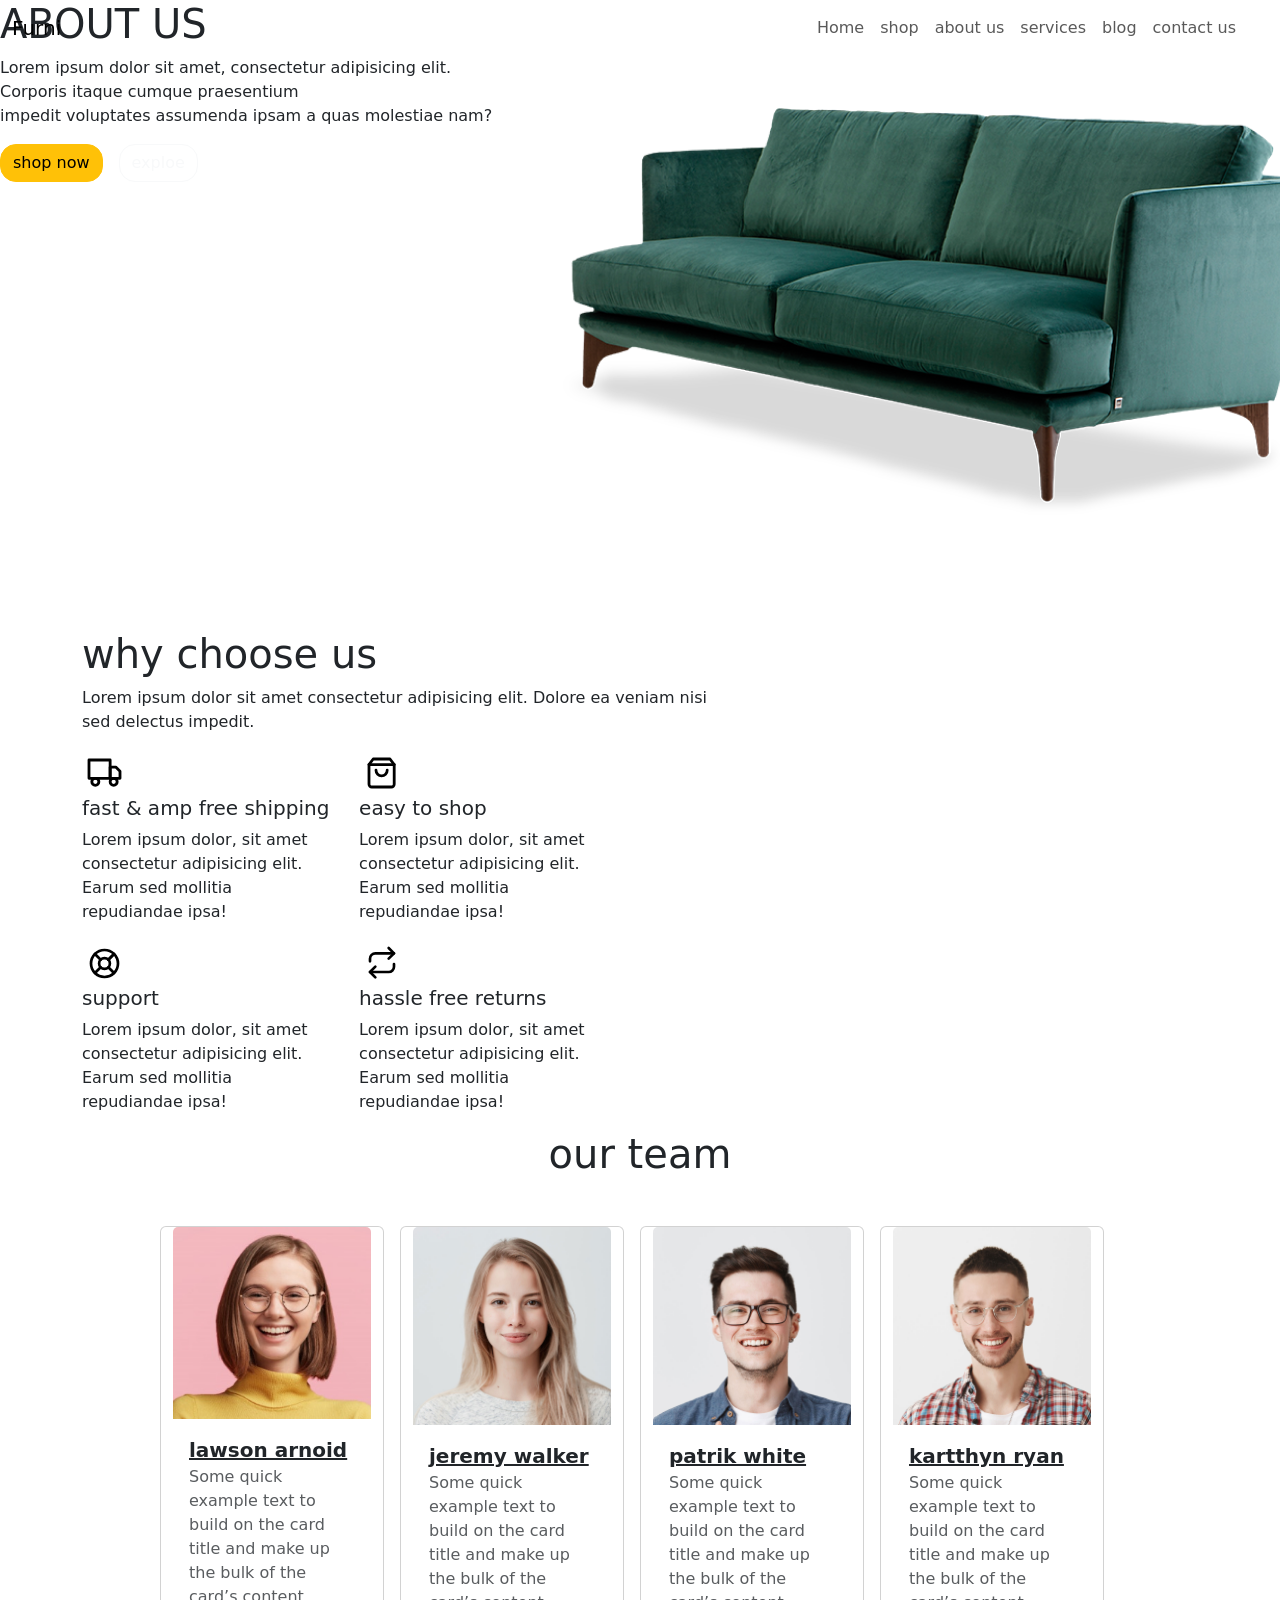
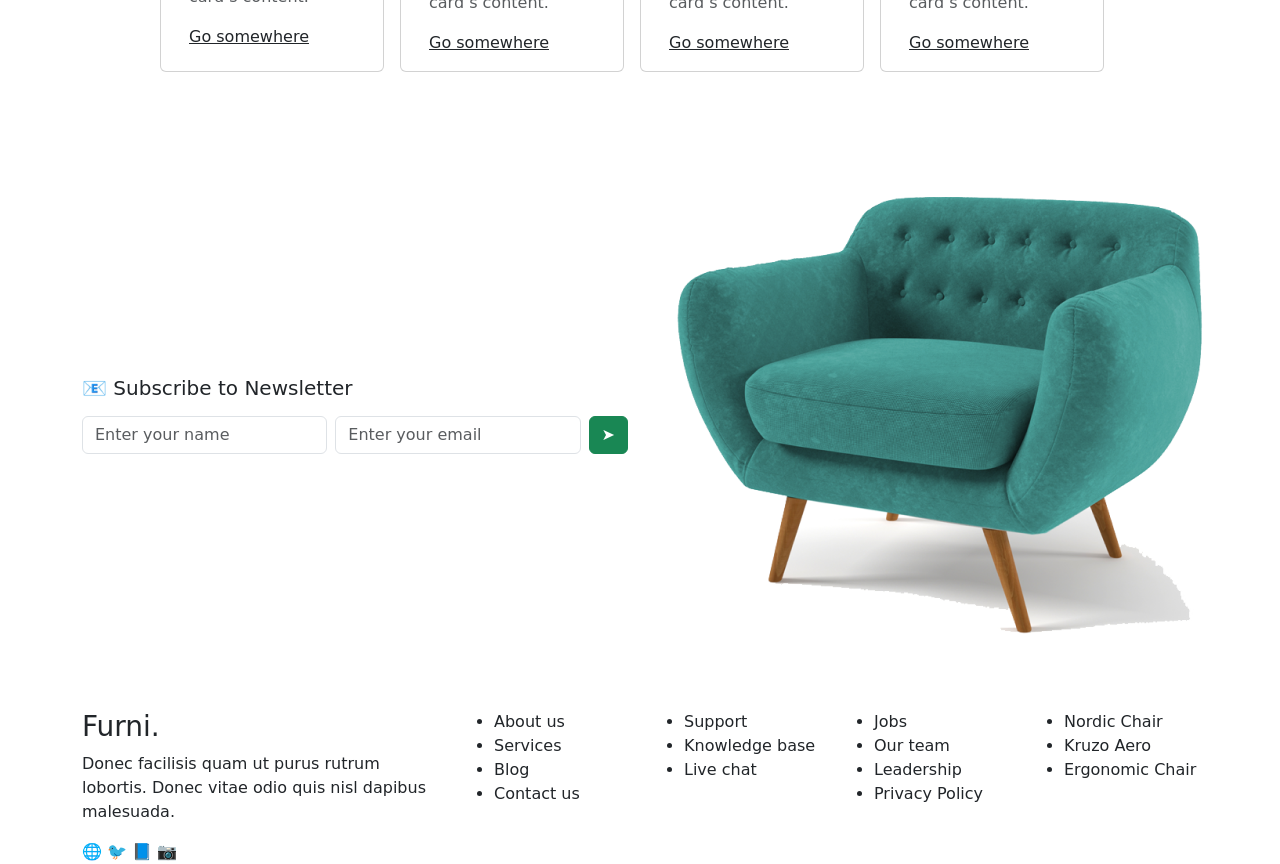
==== about_us.html @ 551109bc "Add files via upload" ====
<!DOCTYPE html>
<html lang="en">
<head>
    <meta charset="UTF-8">
    <meta name="viewport" content="width=device-width, initial-scale=1.0">
    <title>Document</title>
    <link rel="stylesheet" href="https://cdn.jsdelivr.net/npm/bootstrap@5.3.8/dist/css/bootstrap.min.css">
    <link rel="stylesheet" href="css/style.css">
</head>
<body>
    <header>
    <nav class="navbar navbar-expand-md nav-bg fixed-top ">
  <div class="container-fluid">
    <a class="navbar-brand nav-icon" href="#">Furni</a>
    <button class="navbar-toggler" type="button" data-bs-toggle="collapse" data-bs-target="#navbarNav" aria-controls="navbarNav" aria-expanded="false" aria-label="Toggle navigation">
      <span class="navbar-toggler-icon"></span>
    </button>
    <div class="collapse navbar-collapse" id="navbarNav">
      <ul class="navbar-nav ms-auto">
        <li class="nav-item ">
          <a class="nav-link items "  href="index.html">Home</a>
        </li>
        <li class="nav-item ">
          <a class="nav-link items" href="shop.html">shop</a>
        </li>
        <li class="nav-item">
          <a class="nav-link items" href="about_us.html">about us</a>
        </li>
        <li class="nav-item">
          <a class="nav-link items" href="services.html">services</a>
        </li>
        <li class="nav-item">
          <a class="nav-link items" href="blog.html">blog</a>
        </li>
        <li class="nav-item">
          <a class="nav-link items" href="contact_us.html">contact us</a>
        </li>
      </ul>
      <ul class="navbar-nav">
       <li><a class="icons1" href="cart.html"><img src="cart.svg" alt=""></a></li>
        <li><a class="icons2" href="user.html"><img src="user.svg" alt=""></a></li>
      </ul>
    </div>
  </div>
</nav>
<div class="row w-100 ">
    <div class="col-lg-5 col-12 header-contact">
        <h1> ABOUT US</h1>
        <p>Lorem ipsum dolor sit amet, consectetur adipisicing elit. Corporis  itaque cumque praesentium <br> impedit voluptates assumenda ipsam a quas molestiae nam?</p>
        <div class="d-flex ">
            <a class="me-3 btn btn-warning rounded-4" href="">shop now</a>
            <a class="btn btn-outline-light rounded-4"  href="">exploe</a>
        </div>
    </div>
    <div class="col-lg-6 col-12">
        <img class="header-img" src="couch.png" alt="">
    </div>
</div>
</header>
<section class="mt-5">
  <div class="container">
    <div class="row justify-content-between">
      <div class="col-7">
        <h1>why choose us</h1>
        <p>Lorem ipsum dolor sit amet consectetur adipisicing elit. Dolore ea veniam nisi sed delectus impedit.</p>
        <div class="row">
          <div class="col-5 text-start d-flex flex-column justify-content-center">
            <div><img class="icon-choose-us" src="truck.svg" alt=""></div>
            <h5>fast & amp free shipping</h5>
            <p>Lorem ipsum dolor, sit amet consectetur adipisicing elit. Earum sed mollitia repudiandae ipsa!</p>
          </div>
            <div class="col-5 text-start d-flex flex-column justify-content-center">
            <div><img class="icon-choose-us" src="bag.svg" alt=""></div>
            <h5>easy to shop</h5>
            <p>Lorem ipsum dolor, sit amet consectetur adipisicing elit. Earum sed mollitia repudiandae ipsa!</p>
          </div>
            <div class="col-5 text-start d-flex flex-column justify-content-center">
            <div><img class="icon-choose-us" src="support.svg" alt=""></div>
            <h5>support</h5>
            <p>Lorem ipsum dolor, sit amet consectetur adipisicing elit. Earum sed mollitia repudiandae ipsa!</p>
          </div>
            <div class="col-5 text-start d-flex flex-column justify-content-center">
            <div><img class="icon-choose-us" src="return.svg" alt=""></div>
            <h5>hassle free returns</h5>
            <p>Lorem ipsum dolor, sit amet consectetur adipisicing elit. Earum sed mollitia repudiandae ipsa!</p>
          </div>
        </div>
      </div>
      <div class="col-5 why-choose-us-img">
        <img src="why-choose-us-img.jpg" alt="">
      </div>
    </div>
  </div>
</section>
<section class="mb-5">
    <div class="container text-center">
        <h1 class="mb-5">our team</h1>
        <div class="row text-start justify-content-center">
            <div class="card col-2 me-3" style="width: 14rem;">
            <img src="person-1.png" class="card-img-top" alt="...">
            <div class="card-body">
            <a class="text-dark fw-bolder fs-5 " href="">lawson arnoid</a>
            <p class="text-muted">Some quick example text to build on the card title and make up the bulk of the card’s content.</p>
            <a href="#" class="text-dark fs-6">Go somewhere</a>
            </div>
            </div>
            <div class="card col-2 me-3" style="width: 14rem;">
            <img src="person_4.jpg" class="card-img-top" alt="...">
            <div class="card-body">
            <a class="text-dark fw-bolder fs-5 " href="">jeremy walker</a>
            <p class="text-muted">Some quick example text to build on the card title and make up the bulk of the card’s content.</p>
            <a href="#" class="text-dark fs-6">Go somewhere</a>
            </div>
            </div>
            <div class="card col-2 me-3" style="width: 14rem;">
            <img src="person_3.jpg" class="card-img-top" alt="...">
            <div class="card-body">
            <a class="text-dark fw-bolder fs-5" href="">patrik white</a>
            <P class="text-muted">Some quick example text to build on the card title and make up the bulk of the card’s content.</p>
            <a href="#" class="text-dark fs-6">Go somewhere</a>
            </div>
            </div>
            <div class="card col-2 me-3" style="width: 14rem;">
            <img src="person_1.jpg" class="card-img-top" alt="...">
            <div class="card-body">
            <a class="text-dark fw-bolder fs-5 " href="">kartthyn ryan</a>
            <p class="text-muted">Some quick example text to build on the card title and make up the bulk of the card’s content.</p>
            <a href="#" class="text-dark fs-6">Go somewhere</a>
            </div>
            </div>
</div>

        </div>
    </div>
</section>
<footer class="footer mt-5 pt-5">
  <div class="container">
    <div class="row align-items-center mb-5">
      
      <div class="col-md-6">
        <h5>📧 Subscribe to Newsletter</h5>

        <div class="d-flex mt-3">
          <input class="form-control me-2" placeholder="Enter your name">
          <input class="form-control me-2" placeholder="Enter your email">
          <button class="btn btn-success">➤</button>
        </div>
      </div>

      <div class="col-md-6 text-end">
        <img src="sofa.png" class="sofa-img" alt="">
      </div>

    </div>
    <div class="row">

      <div class="col-md-4">
        <h3 class="logo">Furni.</h3>

        <p>
          Donec facilisis quam ut purus rutrum lobortis. 
          Donec vitae odio quis nisl dapibus malesuada.
        </p>

        <div class="social-icons">
          <span>🌐</span>
          <span>🐦</span>
          <span>📘</span>
          <span>📷</span>
        </div>
      </div>

      <div class="col-md-2">
        <ul>
          <li>About us</li>
          <li>Services</li>
          <li>Blog</li>
          <li>Contact us</li>
        </ul>
      </div>

      <div class="col-md-2">
        <ul>
          <li>Support</li>
          <li>Knowledge base</li>
          <li>Live chat</li>
        </ul>
      </div>

      <div class="col-md-2">
        <ul>
          <li>Jobs</li>
          <li>Our team</li>
          <li>Leadership</li>
          <li>Privacy Policy</li>
        </ul>
      </div>

      <div class="col-md-2">
        <ul>
          <li>Nordic Chair</li>
          <li>Kruzo Aero</li>
          <li>Ergonomic Chair</li>
        </ul>
      </div>

    </div>

  </div>
</footer>




<script src="js/main.js"></script>
     <script src="https://cdn.jsdelivr.net/npm/bootstrap@5.3.8/dist/js/bootstrap.bundle.min.js"></script>
</body>
</html>
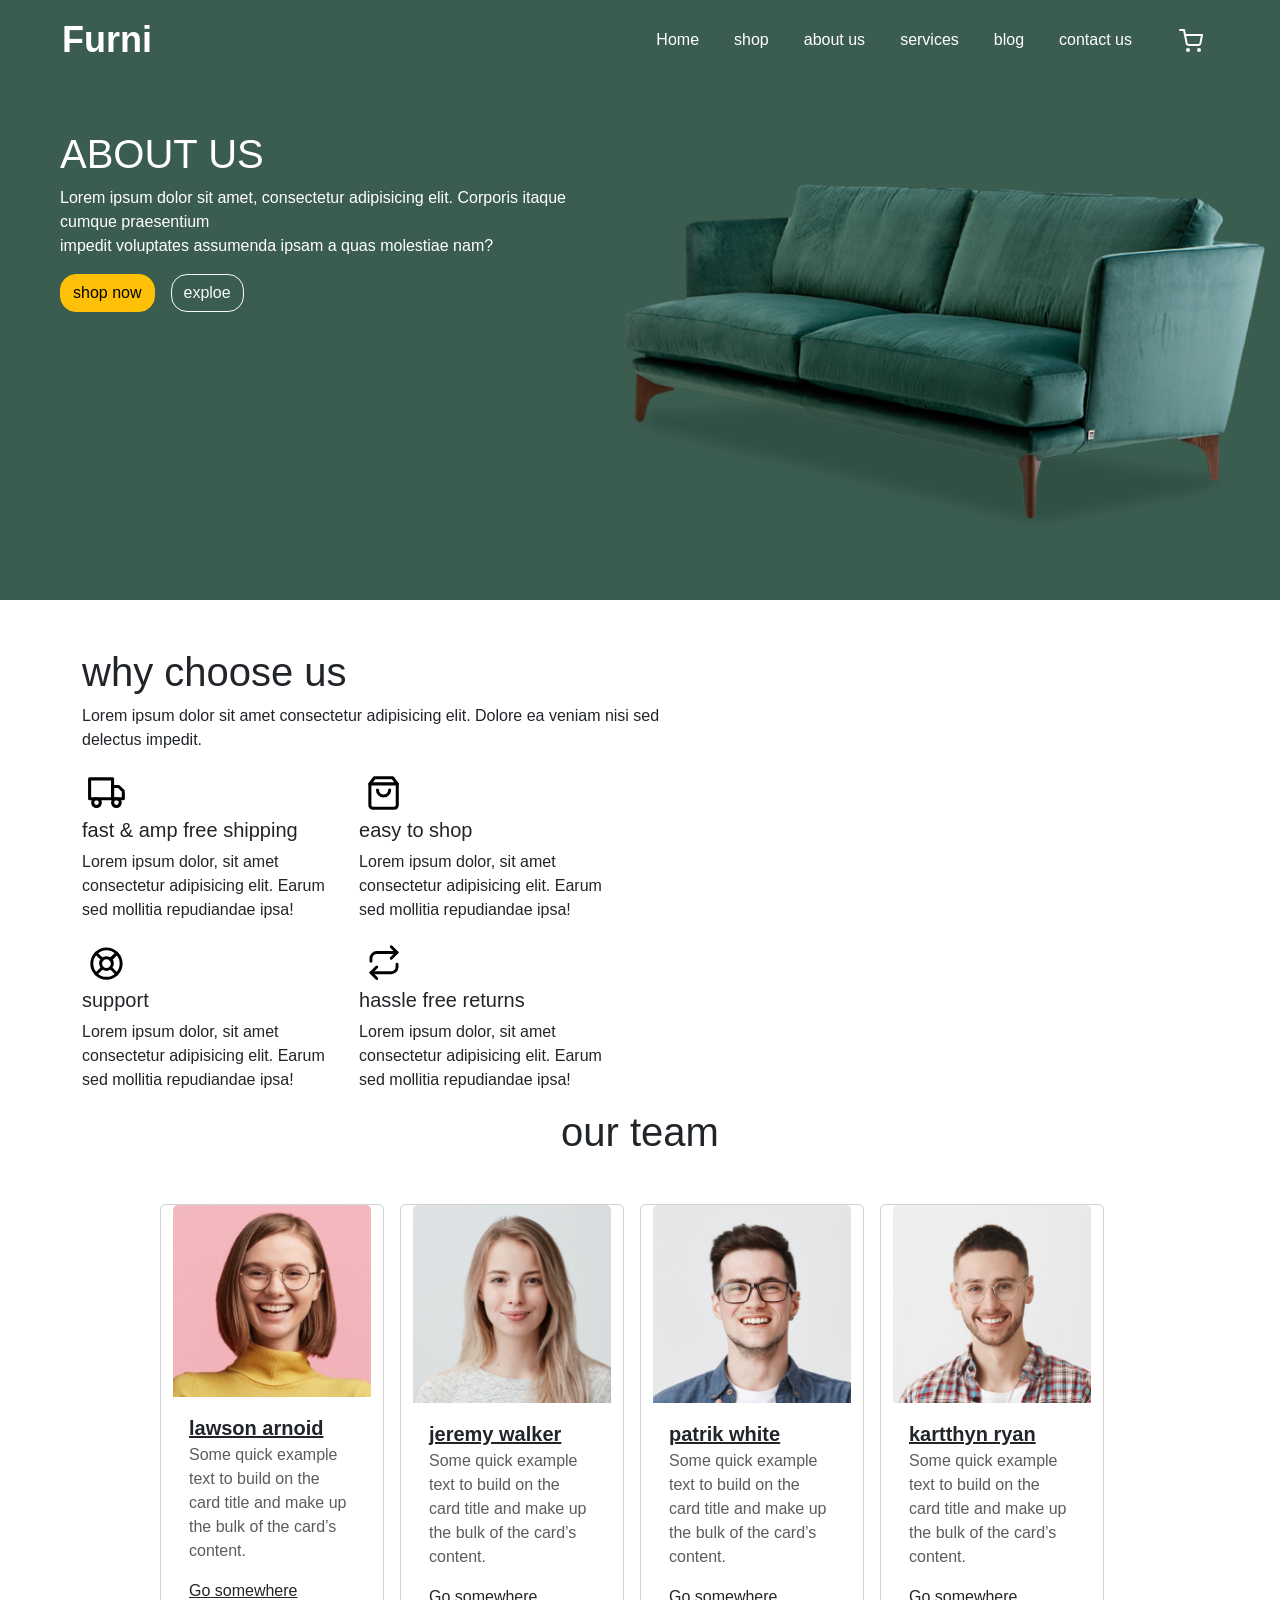
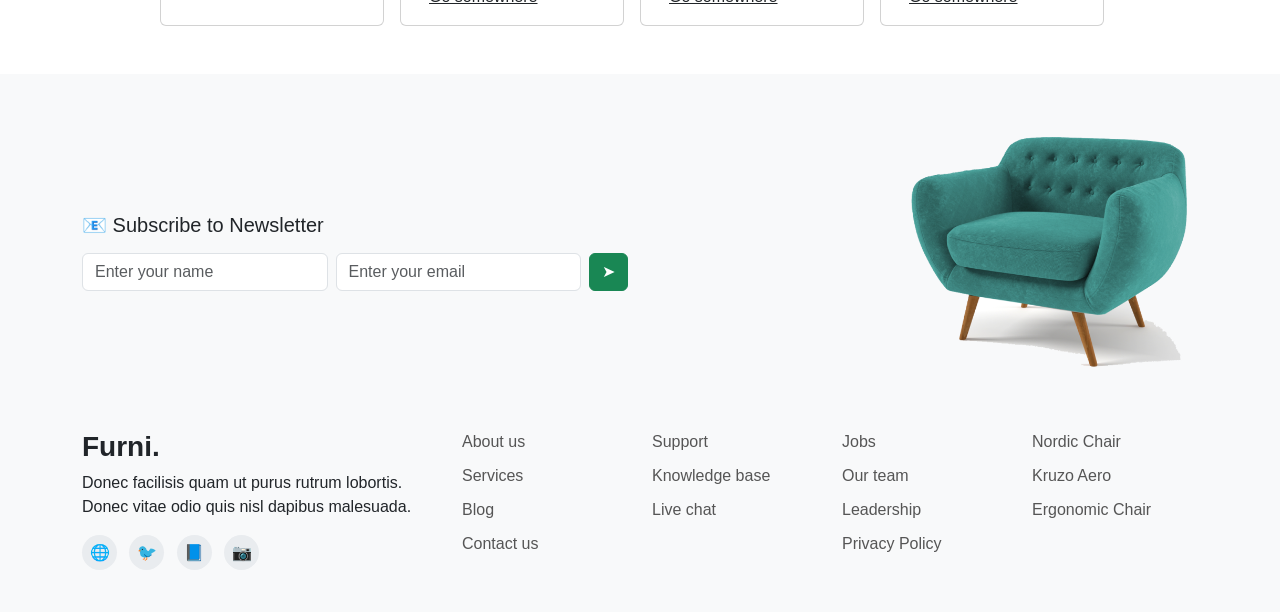
==== commit a9c71119: "Fix HTML encoding issues in about_us.html" ====
--- a/about_us.html
+++ b/about_us.html
@@ -5,7 +5,7 @@
     <meta name="viewport" content="width=device-width, initial-scale=1.0">
     <title>Document</title>
     <link rel="stylesheet" href="https://cdn.jsdelivr.net/npm/bootstrap@5.3.8/dist/css/bootstrap.min.css">
-    <link rel="stylesheet" href="css/style.css">
+    <link rel="stylesheet" href="style.css">
 </head>
 <body>
     <header>
@@ -215,4 +215,4 @@
 <script src="js/main.js"></script>
      <script src="https://cdn.jsdelivr.net/npm/bootstrap@5.3.8/dist/js/bootstrap.bundle.min.js"></script>
 </body>
-</html>+</html>
--- a/style.css
+++ b/style.css
@@ -0,0 +1,207 @@
+*{
+    margin: 0;
+    padding: 0;
+    box-sizing: border-box;
+    font-family: Arial, Helvetica, sans-serif;
+}
+.nav-icon{
+    font-weight: 700;
+    font-size: 36px;
+    margin-left: 50px;
+    color: white;
+}
+.nav-bg{
+    background-color: #3b5d50;
+}
+nav div ul li .items{
+    margin-right: 19px;
+    color: white;
+}
+.icons1{
+    margin-left: 20px;
+    margin-right: 15px;
+
+}
+.icons2{
+    margin-right: 50px;
+}
+nav  ul li .items:hover{
+    font-weight: 600;
+    font-size: 19px;
+    border-bottom: 5px solid goldenrod;
+    transition: 1.2s;
+    color: whitesmoke;
+}
+header{
+    background-color: #3b5d50;
+    height: 600px;
+}
+.header-contact{
+    margin-top: 130px;
+    margin-left: 60px;
+    color: white;
+}
+.header-img{
+    width: 690px;
+      margin-top: 92px;
+
+}
+
+.product{
+    width: 220px;
+    /* margin-right: 90px; */
+}
+.about{
+    width: 100%;
+    height: 450px;
+    margin-top: 100px;
+}
+.about-contact{
+    margin-top: 50px;
+    margin-left: 50px;
+}
+.about-imgs{
+    width: 65%;
+}
+.about-img{
+    width: 65%;
+}
+.about-imgs h3{
+    font-size: 15px;
+    font-weight: bolder;
+}
+.about-img h3{
+    font-size: 15px;
+    font-weight: bolder;
+}
+.product{
+    width: 200px;
+    transition: 0.3s;
+}
+
+.product:hover{
+    transform: scale(1.05);
+}
+
+.about-img h3{
+    font-size:20px;
+    margin-top:10px;
+}
+
+.about-img h4{
+    font-weight:bold;
+}
+.blog-card img{
+  height: 260px;
+  object-fit: cover;
+  transition: 0.3s;
+}
+
+.blog-card:hover img{
+  transform: scale(1.05);
+}
+
+.blog-card{
+  cursor: pointer;
+}
+.blog-card img{
+  height: 260px;
+  object-fit: cover;
+  transition: 0.3s;
+}
+
+.blog-card:hover img{
+  transform: scale(1.05);
+}
+
+.blog-card{
+  cursor: pointer;
+}
+.icon-choose-us{
+    width: 50px;
+}
+.why-choose-us-img{
+    width: 360px;
+}
+.why-choose-us-img img{
+    width: 400px;
+    border-radius: 45px;
+    position: relative;
+}
+.why-choose-us-img img:hover{
+       transform: scale(1.2);
+    transition: 1S;
+}
+.why-choose-us-img::before{
+position: absolute;
+content: "";
+width: 255px;
+height: 217px;
+background-image: url("../images/dots-yellow.svg");
+background-size: contain;
+transform: translate(-40%, -40%);
+z-index: -1;
+}
+.carousel-icon{
+    width: 80px;
+    border-radius: 50%;
+}
+.footer{
+    background:#f8f9fa;
+    padding-bottom:40px;
+}
+
+.logo{
+    font-weight:bold;
+}
+
+.footer ul{
+    list-style:none;
+    padding:0;
+}
+
+.footer ul li{
+    margin-bottom:10px;
+    color:#555;
+}
+
+.social-icons span{
+    display:inline-block;
+    width:35px;
+    height:35px;
+    background:#e9ecef;
+    text-align:center;
+    line-height:35px;
+    border-radius:50%;
+    margin-right:8px;
+}
+
+.sofa-img{
+    width:300px;
+}
+.sofa-img:hover{
+    transform: scale(1.2);
+    transition: 1S;
+}
+
+.contact-icon{
+background:#3f6b57;
+color:white;
+width:45px;
+height:45px;
+display:flex;
+align-items:center;
+justify-content:center;
+border-radius:8px;
+}
+
+.send-btn{
+background:#333;
+color:white;
+border-radius:30px;
+padding:10px 25px;
+}
+
+.send-btn:hover{
+background:#555;
+}
